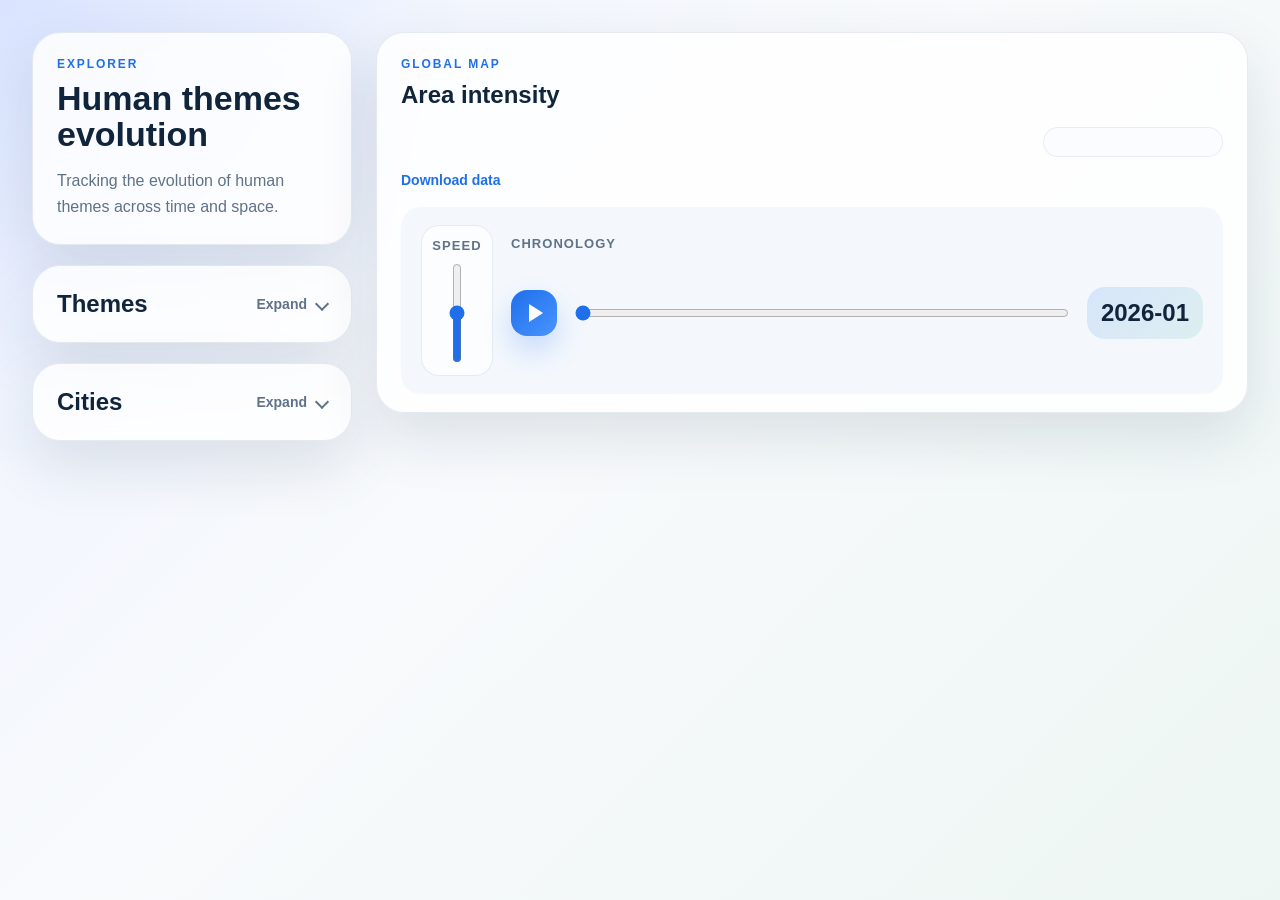
==== docs/index.html @ f2d1bcaa "déplacement dans docs" ====
<!DOCTYPE html>
<html lang="fr">
<head>
  <meta charset="UTF-8" />
  <meta name="viewport" content="width=device-width, initial-scale=1.0" />
  <title>Social Geo - Slider MVP</title>
  <link rel="stylesheet" href="style.css" />
</head>
<body>
  <main class="layout">
    <aside class="sidebar">
      <div class="panel">
        <p class="eyebrow">Explorer</p>
        <h1>Human themes evolution</h1>
        <p class="panel-copy">
          Tracking the evolution of human themes across time and space.
        </p>
      </div>

      <div class="panel collapsible-panel" id="themePanel">
        <div class="panel-header">
          <h2>Themes</h2>
          <button
            id="toggleThemesBtn"
            type="button"
            class="collapse-button"
            aria-expanded="false"
            aria-controls="themesBody"
          >
            <span class="collapse-label">Expand</span>
            <span class="collapse-icon" aria-hidden="true"></span>
          </button>
        </div>
        <div id="themesBody" class="filter-body">
          <div class="filter-actions">
            <button id="selectAllThemesBtn" type="button" class="ghost-button">Display all</button>
            <button id="clearAllThemesBtn" type="button" class="ghost-button ghost-button-secondary">Hide all</button>
          </div>
          <div id="themeFilters" class="filter-list"></div>
        </div>
      </div>

      <div class="panel collapsible-panel" id="cityPanel">
        <div class="panel-header">
          <h2>Cities</h2>
          <button
            id="toggleCitiesBtn"
            type="button"
            class="collapse-button"
            aria-expanded="false"
            aria-controls="citiesBody"
          >
            <span class="collapse-label">Expand</span>
            <span class="collapse-icon" aria-hidden="true"></span>
          </button>
        </div>
        <div id="citiesBody" class="filter-body">
          <div class="filter-actions">
            <button id="selectAllCitiesBtn" type="button" class="ghost-button">Display all</button>
            <button id="clearAllCitiesBtn" type="button" class="ghost-button ghost-button-secondary">Hide all</button>
          </div>
          <div id="cityFilters" class="filter-list"></div>
        </div>
      </div>
    </aside>

    <section class="content">
      <div class="map-card">
        <div class="map-header">
          <div>
            <p class="eyebrow">Global Map</p>
            <h2>Area intensity</h2>
          </div>
        </div>

        <div class="map-layout">
          <div id="map"></div>
          <aside id="themeLegend" class="theme-legend"></aside>
        </div>

        <div class="map-actions">
          <a id="downloadDataLink" class="download-link" href="#" download="geo_social_timeline_data.json">
            Download data
          </a>
        </div>

        <div id="controls" class="timeline-card">
          <div class="timeline-layout">
            <div class="speed-card">
              <label for="speedSlider">Speed</label>
              <input id="speedSlider" type="range" min="1" max="5" step="1" value="3" />
            </div>
            <div class="timeline-main">
              <label for="timeSlider">Chronology</label>
              <div class="timeline-controls">
                <button id="playButton" type="button" class="play-button" aria-label="Play timeline">
                  <span class="play-icon" aria-hidden="true"></span>
                </button>
                <input id="timeSlider" type="range" min="0" max="3" step="1" value="0" />
                <div class="time-badge">
                  <span id="timeLabel">2026-01</span>
                </div>
              </div>
            </div>
          </div>
        </div>
      </div>
    </section>
  </main>

  <script src="https://d3js.org/d3.v7.min.js"></script>
  <script src="app.js"></script>
</body>
</html>
---- docs/style.css ----
body {
  margin: 0;
  font-family: "Segoe UI", Arial, sans-serif;
  background:
    radial-gradient(circle at top left, rgba(108, 146, 255, 0.16), transparent 30%),
    linear-gradient(135deg, #eef3ff 0%, #f8fafc 45%, #edf6f3 100%);
  color: #17324d;
}

:root {
  --panel-bg: rgba(255, 255, 255, 0.82);
  --panel-border: rgba(135, 157, 178, 0.2);
  --shadow: 0 24px 60px rgba(23, 50, 77, 0.12);
  --accent: #1f6feb;
  --accent-soft: rgba(31, 111, 235, 0.12);
  --muted: #5f7288;
  --land: #dfe7ef;
  --land-stroke: #a6b6c6;
  --point: #1f6feb;
  --point-hover: #ff7a59;
}

* {
  box-sizing: border-box;
}

.layout {
  min-height: 100vh;
  display: flex;
  align-items: flex-start;
  gap: 24px;
  padding: 32px;
}

.sidebar {
  width: 320px;
  display: flex;
  flex-direction: column;
  gap: 20px;
}

.content {
  flex: 1;
  min-width: 0;
  align-self: flex-start;
}

.panel,
.map-card {
  background: var(--panel-bg);
  border: 1px solid var(--panel-border);
  border-radius: 28px;
  box-shadow: var(--shadow);
  backdrop-filter: blur(12px);
}

.panel {
  padding: 24px;
}

.map-card {
  width: 100%;
  padding: 24px 24px 18px;
}

.map-layout {
  display: flex;
  align-items: flex-start;
  gap: 18px;
  margin-top: 18px;
}

.map-actions {
  margin-top: 14px;
}

.download-link {
  display: inline-flex;
  align-items: center;
  gap: 8px;
  color: var(--accent);
  font-size: 14px;
  font-weight: 700;
  text-decoration: none;
}

.download-link:hover {
  text-decoration: underline;
}

.eyebrow {
  margin: 0 0 10px;
  font-size: 12px;
  font-weight: 700;
  letter-spacing: 0.16em;
  text-transform: uppercase;
  color: var(--accent);
}

h1,
h2 {
  margin: 0;
  color: #10253b;
}

h1 {
  font-size: 34px;
  line-height: 1.05;
}

h2 {
  font-size: 24px;
}

.panel-copy {
  margin: 16px 0 0;
  line-height: 1.6;
  color: var(--muted);
}

.panel-header,
.map-header {
  display: flex;
  justify-content: space-between;
  align-items: flex-start;
  gap: 16px;
}

.ghost-button {
  border: none;
  border-radius: 999px;
  padding: 10px 14px;
  background: var(--accent-soft);
  color: var(--accent);
  font: inherit;
  font-weight: 600;
  cursor: pointer;
  transition: transform 0.2s ease, background 0.2s ease;
}

.ghost-button:hover {
  transform: translateY(-1px);
  background: rgba(31, 111, 235, 0.18);
}

.ghost-button-secondary {
  background: rgba(95, 114, 136, 0.1);
  color: var(--muted);
}

.ghost-button-secondary:hover {
  background: rgba(95, 114, 136, 0.16);
}

.collapsible-panel .panel-header {
  align-items: center;
}

.filter-body {
  display: grid;
  gap: 16px;
  margin-top: 18px;
}

.filter-actions {
  display: flex;
  flex-wrap: wrap;
  gap: 10px;
}

.collapsible-panel:not(.is-expanded) .filter-body {
  display: none;
}

.collapse-button {
  border: none;
  padding: 0;
  background: transparent;
  color: var(--muted);
  font: inherit;
  font-weight: 600;
  cursor: pointer;
  display: inline-flex;
  align-items: center;
  gap: 10px;
}

.collapse-label {
  font-size: 14px;
}

.collapse-icon {
  width: 10px;
  height: 10px;
  border-right: 2px solid currentColor;
  border-bottom: 2px solid currentColor;
  transform: rotate(45deg);
  transition: transform 0.2s ease;
}

.collapsible-panel.is-expanded .collapse-icon {
  transform: rotate(225deg);
}

.filter-list {
  display: grid;
  gap: 12px;
}

.filter-item {
  display: flex;
  align-items: center;
  gap: 12px;
  padding: 14px 16px;
  border: 1px solid rgba(135, 157, 178, 0.18);
  border-radius: 18px;
  background: rgba(250, 252, 255, 0.92);
  transition: border-color 0.2s ease, transform 0.2s ease, box-shadow 0.2s ease;
}

.filter-item:hover {
  transform: translateY(-1px);
  border-color: rgba(31, 111, 235, 0.32);
  box-shadow: 0 12px 24px rgba(23, 50, 77, 0.08);
}

.filter-item input {
  width: 18px;
  height: 18px;
  accent-color: var(--accent);
}

.filter-item span {
  font-weight: 600;
}

.time-badge {
  display: inline-flex;
  flex-direction: column;
  align-items: flex-end;
  gap: 2px;
  min-width: 112px;
  padding: 12px 14px;
  border-radius: 18px;
  background: linear-gradient(135deg, rgba(31, 111, 235, 0.14), rgba(78, 180, 160, 0.14));
}

#timeLabel {
  font-size: 24px;
  font-weight: 700;
  color: #10253b;
}

.theme-legend {
  width: 180px;
  flex: 0 0 180px;
  display: grid;
  gap: 10px;
  align-content: start;
  padding: 14px;
  border-radius: 18px;
  background: rgba(250, 252, 255, 0.88);
  border: 1px solid rgba(135, 157, 178, 0.16);
}

.legend-title {
  margin: 0 0 4px;
  font-size: 12px;
  font-weight: 700;
  letter-spacing: 0.08em;
  text-transform: uppercase;
  color: #10253b;
}

.legend-item {
  display: inline-flex;
  align-items: center;
  gap: 8px;
  color: var(--muted);
  font-size: 13px;
  font-weight: 600;
}

.legend-swatch {
  width: 12px;
  height: 12px;
  border-radius: 999px;
  border: 1px solid rgba(23, 50, 77, 0.08);
}

#map {
  flex: 1;
  min-width: 0;
  display: flex;
  justify-content: center;
}

svg {
  display: block;
  width: 100%;
  max-width: 1000px;
  height: auto;
  background: linear-gradient(180deg, #dff3ff 0%, #eef7ff 50%, #f8fbff 100%);
  border-radius: 24px;
  border: 1px solid rgba(135, 157, 178, 0.24);
  cursor: grab;
  touch-action: none;
}

svg.is-dragging {
  cursor: grabbing;
}

.country {
  fill: var(--land);
  stroke: var(--land-stroke);
  stroke-width: 0.5;
}

.donut-slice {
  stroke: rgba(255, 255, 255, 0.95);
  stroke-width: 1.5;
  opacity: 0.92;
  transition: opacity 0.2s ease;
}

.donut:hover .donut-slice {
  opacity: 1;
}

.donut-hole {
  fill: transparent;
  stroke: rgba(255, 255, 255, 0.7);
  stroke-width: 1.2;
  pointer-events: none;
}

.donut-label {
  fill: #3b4758;
  font-size: 6px;
  font-weight: 600;
  text-anchor: middle;
  dominant-baseline: middle;
  pointer-events: none;
}

#controls {
  margin-top: 18px;
}

.timeline-card {
  display: grid;
  gap: 10px;
  padding: 18px 20px;
  border-radius: 20px;
  background: rgba(244, 248, 253, 0.96);
}

.timeline-layout {
  display: flex;
  align-items: center;
  gap: 18px;
}

.timeline-main {
  flex: 1;
  display: grid;
  gap: 10px;
}

.timeline-controls {
  display: flex;
  align-items: center;
  gap: 16px;
  min-height: 104px;
}

.speed-card {
  display: grid;
  justify-items: center;
  align-content: start;
  gap: 10px;
  min-width: 72px;
  padding: 12px 10px;
  border-radius: 18px;
  background: rgba(255, 255, 255, 0.72);
  border: 1px solid rgba(135, 157, 178, 0.18);
}

.timeline-card label {
  font-size: 13px;
  font-weight: 700;
  text-transform: uppercase;
  letter-spacing: 0.08em;
  color: var(--muted);
}

.play-button {
  border: none;
  border-radius: 16px;
  width: 46px;
  height: 46px;
  display: inline-flex;
  align-items: center;
  justify-content: center;
  flex: 0 0 auto;
  padding: 0;
  background: linear-gradient(135deg, #1f6feb, #4894ff);
  color: #fff;
  font: inherit;
  font-weight: 700;
  cursor: pointer;
  box-shadow: 0 14px 28px rgba(31, 111, 235, 0.22);
  transition: transform 0.2s ease, box-shadow 0.2s ease, opacity 0.2s ease;
}

.play-button:hover {
  transform: translateY(-1px);
  box-shadow: 0 18px 34px rgba(31, 111, 235, 0.28);
}

.play-button.is-playing {
  background: linear-gradient(135deg, #ff7a59, #ff9f5a);
  box-shadow: 0 14px 28px rgba(255, 122, 89, 0.22);
}

.play-icon {
  width: 0;
  height: 0;
  margin-left: 3px;
  border-top: 9px solid transparent;
  border-bottom: 9px solid transparent;
  border-left: 14px solid currentColor;
}

.play-button.is-playing .play-icon {
  width: 14px;
  height: 16px;
  margin-left: 0;
  border: none;
  background:
    linear-gradient(
      90deg,
      currentColor 0 4px,
      transparent 4px 10px,
      currentColor 10px 14px
    );
}

#timeSlider {
  width: 100%;
  flex: 1;
  accent-color: var(--accent);
  cursor: pointer;
}

#speedSlider {
  width: 18px;
  height: 100px;
  margin: 0;
  writing-mode: vertical-lr;
  direction: rtl;
  accent-color: var(--accent);
  cursor: ns-resize;
}

@media (max-width: 960px) {
  .layout {
    flex-direction: column;
    padding: 20px;
  }

  .sidebar {
    width: 100%;
  }

  .panel-header,
  .map-header,
  .timeline-controls {
    flex-direction: column;
    align-items: stretch;
  }

  .timeline-layout {
    flex-direction: column;
  }

  .speed-card {
    width: 100%;
    justify-items: start;
  }

  #speedSlider {
    width: 100%;
    height: auto;
    writing-mode: initial;
    direction: ltr;
    cursor: pointer;
  }

  .map-layout {
    flex-direction: column;
  }

  .theme-legend {
    width: 100%;
    flex-basis: auto;
    grid-template-columns: repeat(auto-fit, minmax(120px, 1fr));
  }

  .collapsible-panel .panel-header {
    align-items: stretch;
  }

  .time-badge {
    align-items: flex-start;
  }
}
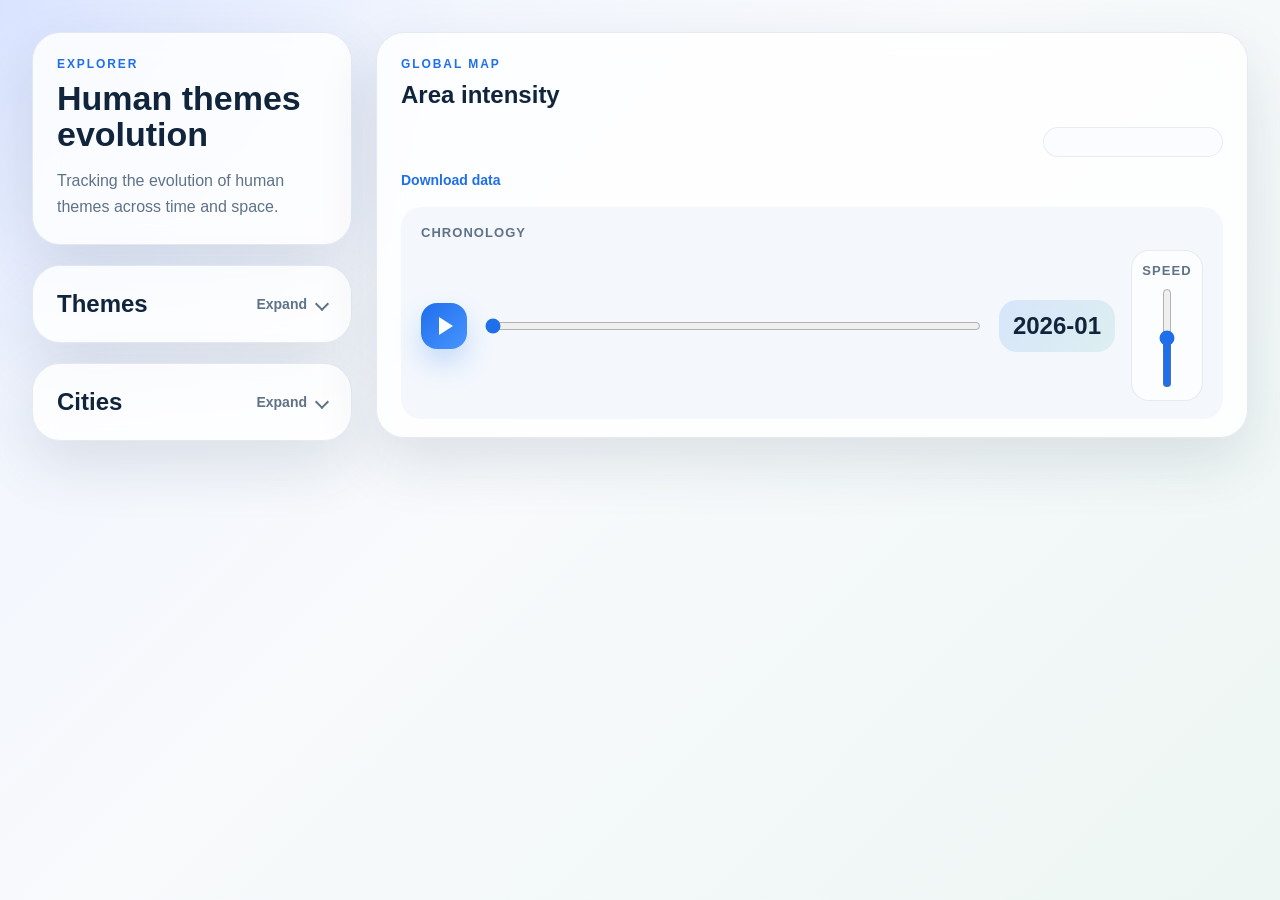
==== commit 7b91e63f: "slider et légende modification comportement responsive" ====
--- a/docs/index.html
+++ b/docs/index.html
@@ -86,10 +86,6 @@
 
         <div id="controls" class="timeline-card">
           <div class="timeline-layout">
-            <div class="speed-card">
-              <label for="speedSlider">Speed</label>
-              <input id="speedSlider" type="range" min="1" max="5" step="1" value="3" />
-            </div>
             <div class="timeline-main">
               <label for="timeSlider">Chronology</label>
               <div class="timeline-controls">
@@ -99,6 +95,10 @@
                 <input id="timeSlider" type="range" min="0" max="3" step="1" value="0" />
                 <div class="time-badge">
                   <span id="timeLabel">2026-01</span>
+                </div>
+                <div class="speed-card">
+                  <label for="speedSlider">Speed</label>
+                  <input id="speedSlider" type="range" min="1" max="5" step="1" value="3" />
                 </div>
               </div>
             </div>
--- a/docs/style.css
+++ b/docs/style.css
@@ -475,8 +475,7 @@
   }
 
   .panel-header,
-  .map-header,
-  .timeline-controls {
+  .map-header {
     flex-direction: column;
     align-items: stretch;
   }
@@ -485,17 +484,30 @@
     flex-direction: column;
   }
 
+  .timeline-main {
+    min-width: 0;
+  }
+
+  .timeline-controls {
+    flex-direction: row;
+    align-items: center;
+    flex-wrap: nowrap;
+    min-width: 0;
+  }
+
   .speed-card {
-    width: 100%;
-    justify-items: start;
+    width: auto;
+    justify-items: center;
+    flex: 0 0 auto;
+    margin-left: auto;
   }
 
   #speedSlider {
-    width: 100%;
-    height: auto;
-    writing-mode: initial;
-    direction: ltr;
-    cursor: pointer;
+    width: 18px;
+    height: 100px;
+    writing-mode: vertical-lr;
+    direction: rtl;
+    cursor: ns-resize;
   }
 
   .map-layout {
